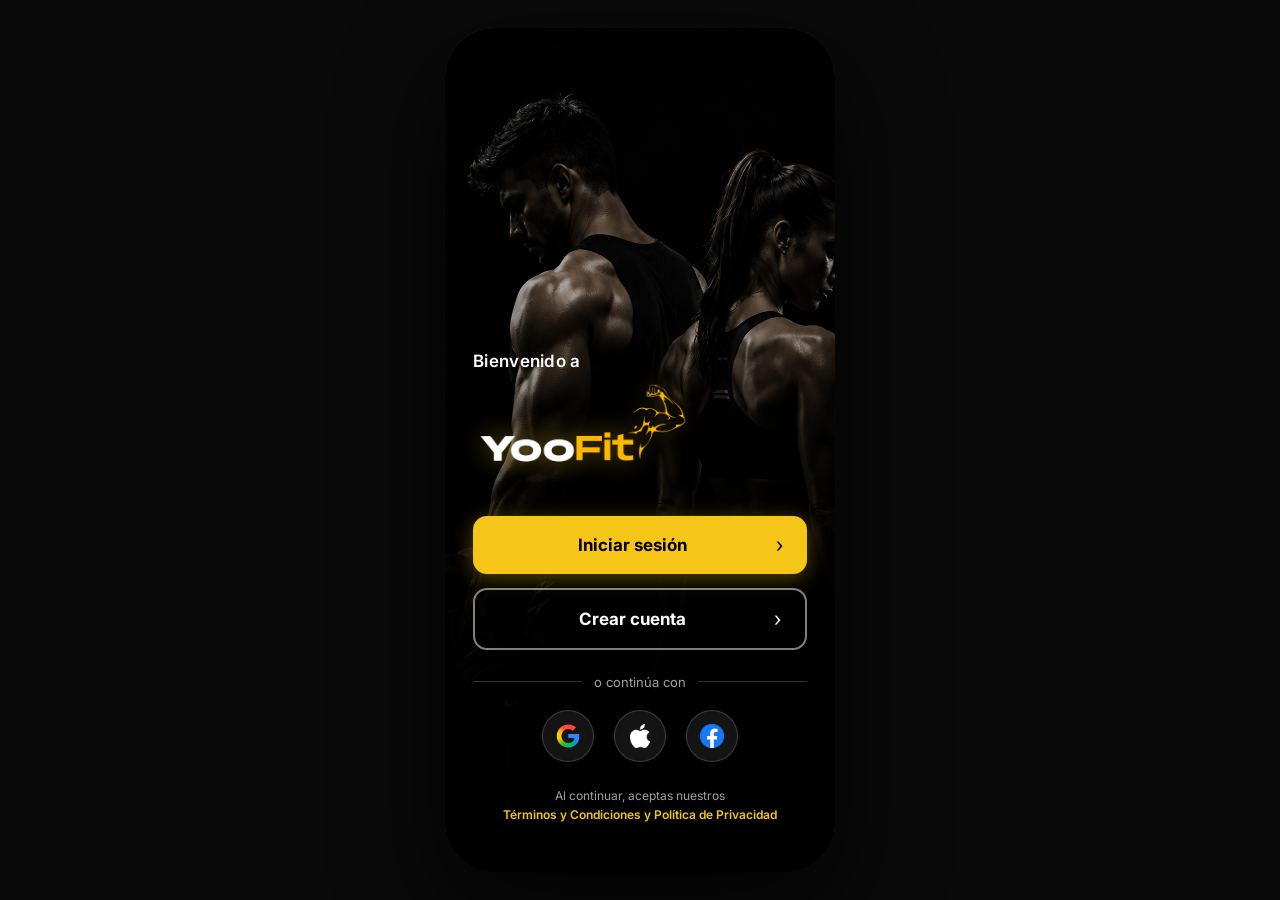
==== index.html @ 4dc330f4 "YooFit mobile prueba 1" ====
<!DOCTYPE html>
<html lang="es">
<head>
  <meta charset="UTF-8" />
  <meta name="viewport" content="width=device-width, initial-scale=1.0, maximum-scale=1.0, user-scalable=no" />
  <title>YooFit – Bienvenido</title>
  <meta name="description" content="YooFit – Tu app de fitness. Únete y supera tus límites." />
  <link rel="preconnect" href="https://fonts.googleapis.com" />
  <link rel="preconnect" href="https://fonts.gstatic.com" crossorigin />
  <link href="https://fonts.googleapis.com/css2?family=Inter:wght@400;500;600;700;800;900&display=swap" rel="stylesheet" />
  <link rel="stylesheet" href="css/index.css" />
</head>
<body>
  <div class="phone-shell">
    <div class="phone-frame">
      <div class="screen">

        <!-- Brand -->
        <div class="brand">
          <p class="brand-welcome">Bienvenido a</p>
          <img src="assets/LOGO.png" alt="YooFit logo" class="brand-logo" />
        </div>

        <!-- CTA buttons -->
        <div class="cta-group">
          <a href="login.html" class="btn btn-primary" id="btn-login">
            <span class="btn-text">Iniciar sesión</span>
            <span class="btn-arrow">›</span>
          </a>
          <a href="register.html" class="btn btn-outline" id="btn-register">
            <span class="btn-text">Crear cuenta</span>
            <span class="btn-arrow">›</span>
          </a>
        </div>

        <!-- Divider -->
        <div class="divider"><span>o continúa con</span></div>

        <!-- Social login -->
        <div class="social-row">
          <button class="social-btn" id="btn-google" aria-label="Continuar con Google">
            <img src="assets/google-logo.png" alt="Google" />
          </button>
          <button class="social-btn" id="btn-apple" aria-label="Continuar con Apple">
            <img src="assets/apple-logo.png" alt="Apple" />
          </button>
          <button class="social-btn" id="btn-facebook" aria-label="Continuar con Facebook">
            <img src="assets/facebook-logo.png" alt="Facebook" />
          </button>
        </div>

        <!-- Terms -->
        <p class="terms">
          Al continuar, aceptas nuestros<br />
          <a href="#">Términos y Condiciones y Política de Privacidad</a>
        </p>

      </div>
    </div>
  </div>
</body>
</html>
---- css/index.css ----
*, *::before, *::after { box-sizing: border-box; margin: 0; padding: 0; }

    :root {
      --gold: #F5C518;
      --gold-dark: #D4A800;
      --black: #0A0A0A;
      --dark: #111111;
      --card: #1A1A1A;
      --text: #FFFFFF;
      --text-muted: #A0A0A0;
      --radius: 14px;
      --transition: 0.25s cubic-bezier(.4,0,.2,1);
    }

    html, body {
      height: 100%;
      font-family: 'Inter', sans-serif;
      background: var(--black);
      color: var(--text);
      overflow: hidden;
    }

    /* ── PHONE SHELL (desktop only) ── */
    .phone-shell {
      display: flex;
      align-items: center;
      justify-content: center;
      min-height: 100vh;
      padding: 24px;
    }

    .phone-frame {
      position: relative;
      width: 100%;
      max-width: 390px;
      height: 844px;
      border-radius: 50px;
      overflow: hidden;
      box-shadow: 0 40px 100px rgba(0,0,0,.8), inset 0 0 0 2px #333;
    }

    /* ── SCREEN ── */
    .screen {
      position: relative;
      width: 100%;
      height: 100%;
      display: flex;
      flex-direction: column;
      justify-content: flex-end;
      padding: 0 28px 48px;
      overflow: hidden;
    }

    /* Background image */
    .screen::before {
      content: '';
      position: absolute;
      inset: 0;
      background: url('../assets/inicio-fondo.png') center/cover no-repeat;
      z-index: 0;
    }

    /* Dark gradient overlay */
    .screen::after {
      content: '';
      position: absolute;
      inset: 0;
      background: linear-gradient(
        to bottom,
        rgba(0,0,0,.25) 0%,
        rgba(0,0,0,.30) 40%,
        rgba(0,0,0,.80) 65%,
        rgba(0,0,0,.96) 100%
      );
      z-index: 1;
    }

    /* All direct children sit above overlays */
    .screen > * { position: relative; z-index: 2; }

    /* ── BRAND ── */
    .brand {
      margin-bottom: 48px;
      display: flex;
      flex-direction: column;
      align-items: flex-start;
    }

    .brand-welcome {
      font-size: 17px;
      font-weight: 600;
      color: #fff;
      margin-bottom: 12px;
      letter-spacing: .3px;
    }

    .brand-logo {
      width: 220px;
      height: auto;
      object-fit: contain;
      filter: drop-shadow(0 0 12px rgba(245,197,24,.45));
    }

    /* ── BUTTONS ── */
    .btn {
      display: flex;
      align-items: center;
      justify-content: center;
      width: 100%;
      padding: 17px 24px;
      border-radius: var(--radius);
      font-family: 'Inter', sans-serif;
      font-size: 17px;
      font-weight: 700;
      cursor: pointer;
      border: none;
      transition: transform var(--transition), box-shadow var(--transition), opacity var(--transition);
      text-decoration: none;
      gap: 8px;
      position: relative;
      overflow: hidden;
    }

    .btn:active { transform: scale(.97); opacity: .9; }

    .btn-primary {
      background: var(--gold);
      color: #000;
      box-shadow: 0 4px 20px rgba(245,197,24,.35);
    }

    .btn-primary:hover { background: var(--gold-dark); box-shadow: 0 6px 28px rgba(245,197,24,.5); }

    .btn-outline {
      background: transparent;
      color: #fff;
      border: 2px solid rgba(255,255,255,.5);
    }

    .btn-outline:hover { border-color: var(--gold); color: var(--gold); }

    .btn-arrow {
      margin-left: auto;
      font-size: 20px;
      font-weight: 400;
    }

    .btn-text { flex: 1; text-align: center; }

    .cta-group {
      display: flex;
      flex-direction: column;
      gap: 14px;
      margin-bottom: 24px;
    }

    /* ── DIVIDER ── */
    .divider {
      display: flex;
      align-items: center;
      gap: 12px;
      margin-bottom: 20px;
    }

    .divider::before, .divider::after {
      content: '';
      flex: 1;
      height: 1px;
      background: rgba(255,255,255,.2);
    }

    .divider span {
      font-size: 13px;
      color: var(--text-muted);
      white-space: nowrap;
    }

    /* ── SOCIAL ── */
    .social-row {
      display: flex;
      justify-content: center;
      gap: 20px;
      margin-bottom: 24px;
    }

    .social-btn {
      width: 52px;
      height: 52px;
      border-radius: 50%;
      background: rgba(255,255,255,.08);
      border: 1.5px solid rgba(255,255,255,.18);
      display: flex;
      align-items: center;
      justify-content: center;
      cursor: pointer;
      transition: background var(--transition), border-color var(--transition), transform var(--transition);
    }

    .social-btn:hover { background: rgba(245,197,24,.12); border-color: var(--gold); transform: scale(1.07); }
    .social-btn:active { transform: scale(.96); }

    .social-btn img {
      width: 24px;
      height: 24px;
      object-fit: contain;
    }

    /* ── TERMS ── */
    .terms {
      text-align: center;
      font-size: 12px;
      color: var(--text-muted);
      line-height: 1.6;
    }

    .terms a {
      color: var(--gold);
      text-decoration: none;
      font-weight: 600;
    }

    .terms a:hover { text-decoration: underline; }

    /* ── MOBILE FULL SCREEN ── */
    @media (max-width: 480px) {
      html, body { overflow: auto; }

      .phone-shell {
        display: block;
        padding: 0;
        min-height: 100vh;
      }

      .phone-frame {
        max-width: 100%;
        height: 100vh;
        border-radius: 0;
        box-shadow: none;
      }

      .screen { padding: 0 24px 40px; }
    }

    /* ── ENTRANCE ANIMATIONS ── */
    @keyframes fadeUp {
      from { opacity: 0; transform: translateY(28px); }
      to   { opacity: 1; transform: translateY(0); }
    }

    .brand       { animation: fadeUp .6s .1s both; }
    .cta-group   { animation: fadeUp .6s .25s both; }
    .divider     { animation: fadeUp .6s .35s both; }
    .social-row  { animation: fadeUp .6s .45s both; }
    .terms       { animation: fadeUp .6s .55s both; }
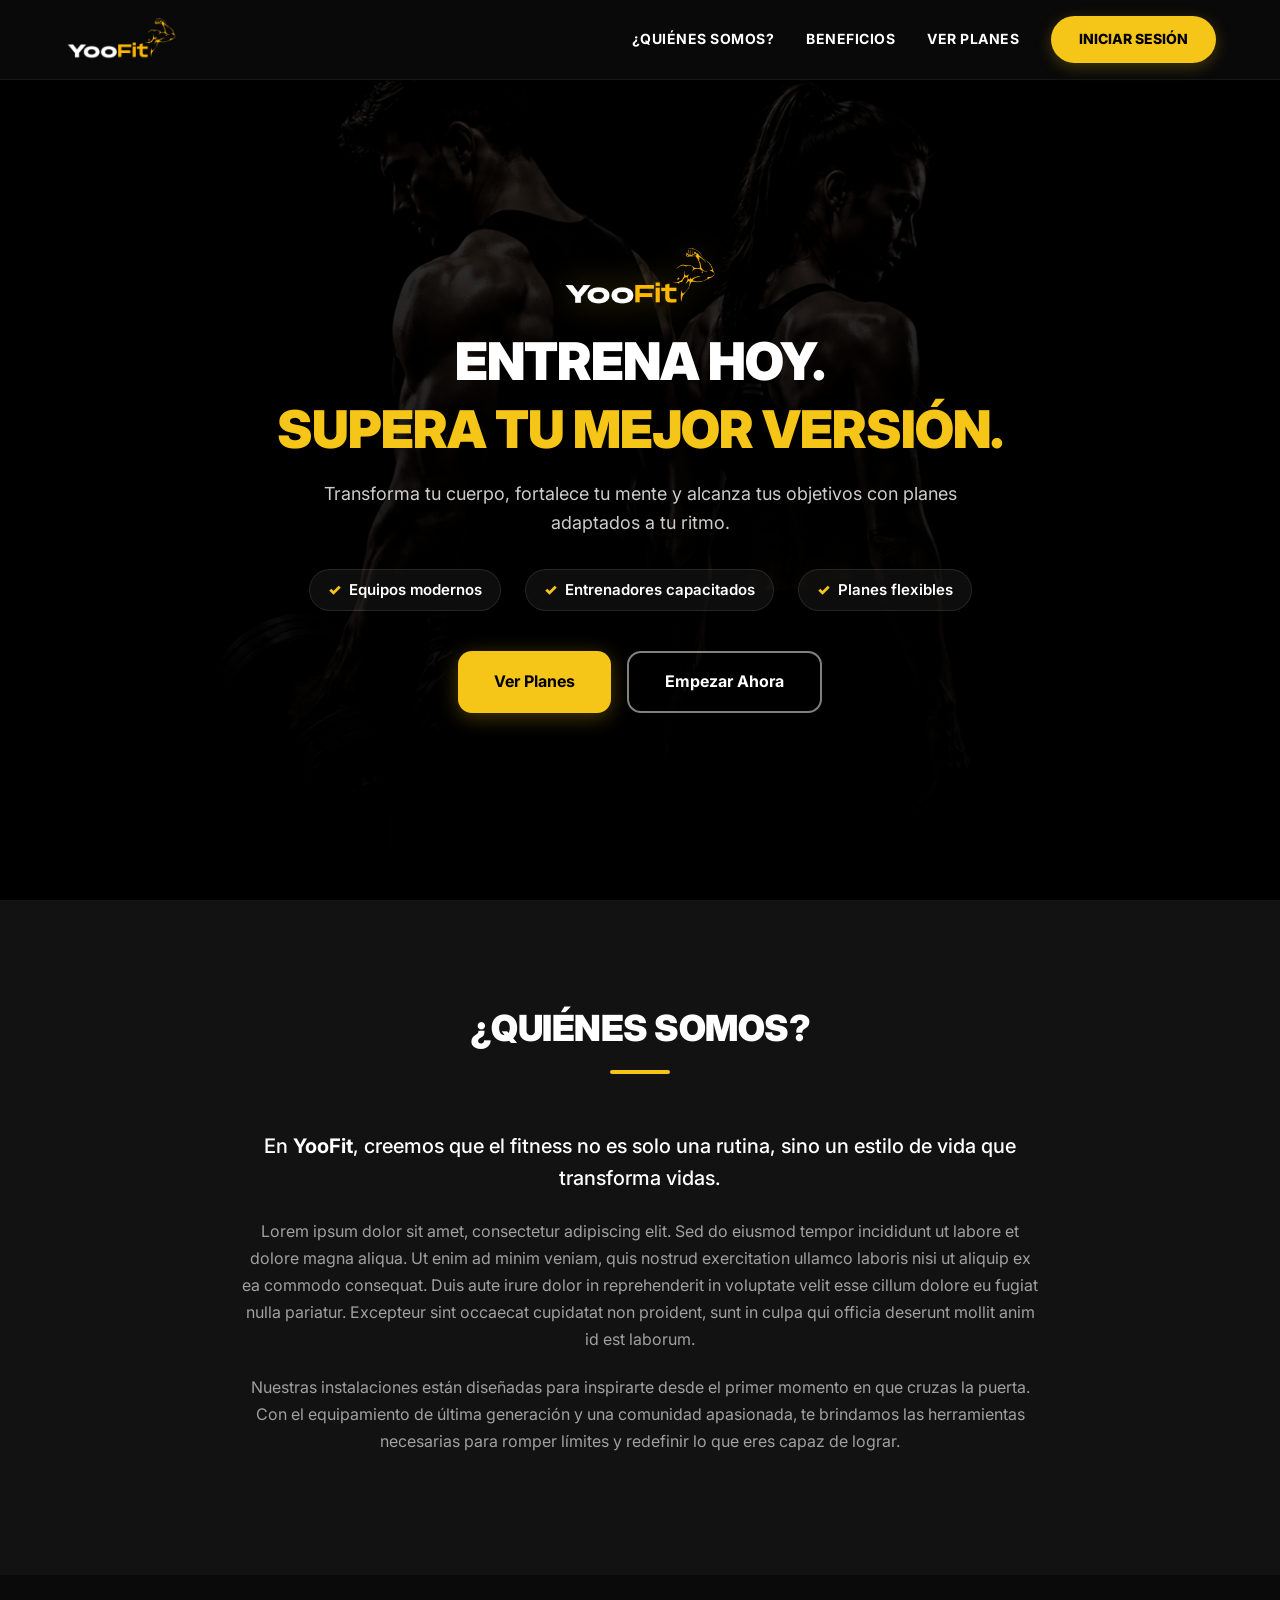
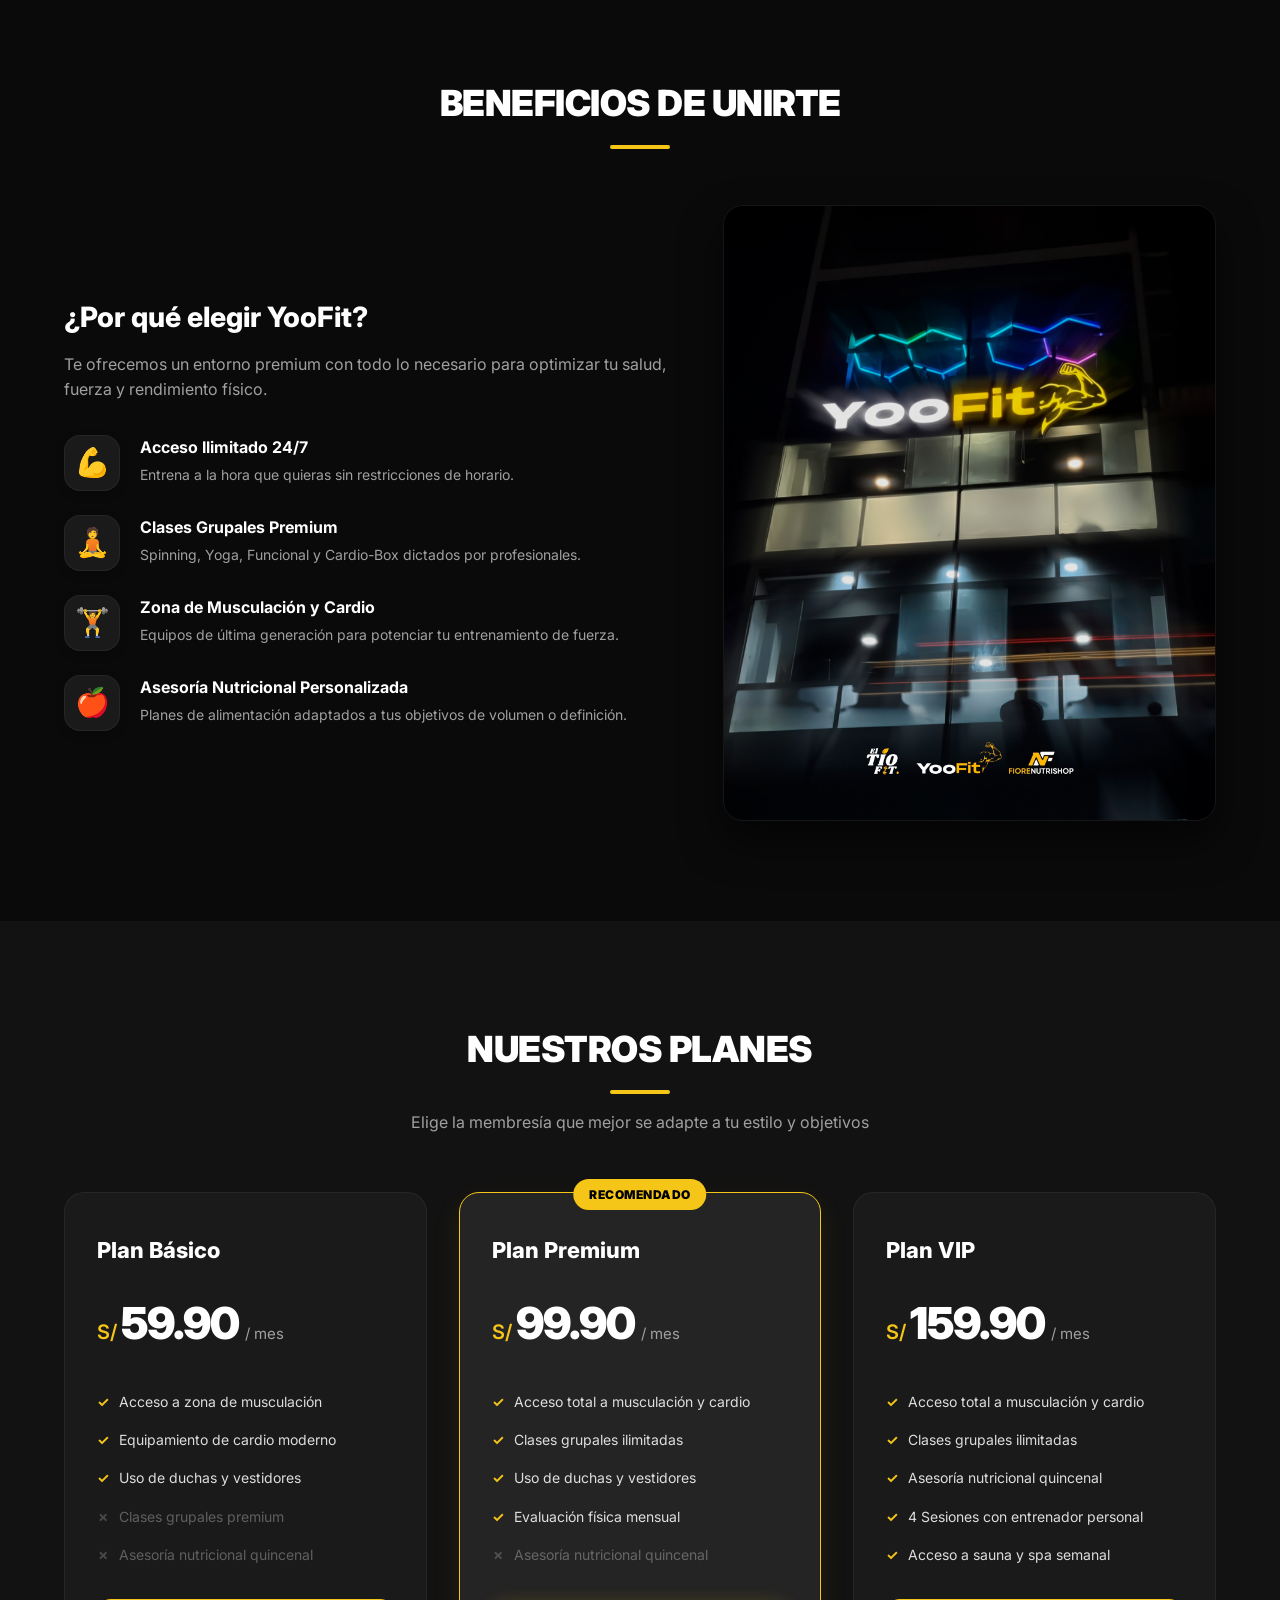
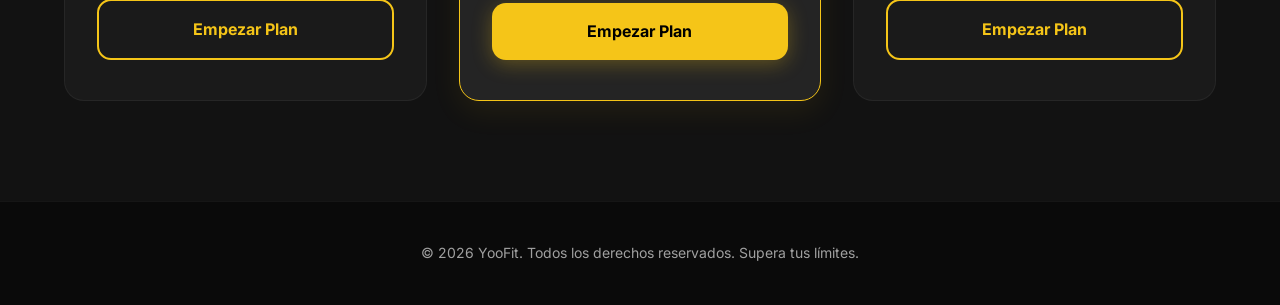
==== commit 6def0817: "Actualización landing page" ====
--- a/index.html
+++ b/index.html
@@ -2,61 +2,266 @@
 <html lang="es">
 <head>
   <meta charset="UTF-8" />
-  <meta name="viewport" content="width=device-width, initial-scale=1.0, maximum-scale=1.0, user-scalable=no" />
-  <title>YooFit – Bienvenido</title>
-  <meta name="description" content="YooFit – Tu app de fitness. Únete y supera tus límites." />
+  <meta name="viewport" content="width=device-width, initial-scale=1.0" />
+  <title>YooFit – Entrena hoy, supera tu mejor versión</title>
+  <meta name="description" content="YooFit es tu centro de entrenamiento definitivo. Descubre nuestros planes, beneficios y únete hoy." />
   <link rel="preconnect" href="https://fonts.googleapis.com" />
   <link rel="preconnect" href="https://fonts.gstatic.com" crossorigin />
   <link href="https://fonts.googleapis.com/css2?family=Inter:wght@400;500;600;700;800;900&display=swap" rel="stylesheet" />
   <link rel="stylesheet" href="css/index.css" />
 </head>
 <body>
-  <div class="phone-shell">
-    <div class="phone-frame">
-      <div class="screen">
-
-        <!-- Brand -->
-        <div class="brand">
-          <p class="brand-welcome">Bienvenido a</p>
-          <img src="assets/LOGO.png" alt="YooFit logo" class="brand-logo" />
-        </div>
-
-        <!-- CTA buttons -->
-        <div class="cta-group">
-          <a href="login.html" class="btn btn-primary" id="btn-login">
-            <span class="btn-text">Iniciar sesión</span>
-            <span class="btn-arrow">›</span>
-          </a>
-          <a href="register.html" class="btn btn-outline" id="btn-register">
-            <span class="btn-text">Crear cuenta</span>
-            <span class="btn-arrow">›</span>
-          </a>
-        </div>
-
-        <!-- Divider -->
-        <div class="divider"><span>o continúa con</span></div>
-
-        <!-- Social login -->
-        <div class="social-row">
-          <button class="social-btn" id="btn-google" aria-label="Continuar con Google">
-            <img src="assets/google-logo.png" alt="Google" />
-          </button>
-          <button class="social-btn" id="btn-apple" aria-label="Continuar con Apple">
-            <img src="assets/apple-logo.png" alt="Apple" />
-          </button>
-          <button class="social-btn" id="btn-facebook" aria-label="Continuar con Facebook">
-            <img src="assets/facebook-logo.png" alt="Facebook" />
-          </button>
-        </div>
-
-        <!-- Terms -->
-        <p class="terms">
-          Al continuar, aceptas nuestros<br />
-          <a href="#">Términos y Condiciones y Política de Privacidad</a>
+
+  <!-- Cabecera / Navegación -->
+  <header class="main-header">
+    <div class="header-container">
+      <a href="#" class="logo-link">
+        <img src="assets/LOGO.png" alt="YooFit Logo" class="nav-logo" />
+      </a>
+      
+      <!-- Hamburger Menu for Mobile -->
+      <button class="menu-toggle" id="menu-toggle" aria-label="Abrir menú">
+        <span></span>
+        <span></span>
+        <span></span>
+      </button>
+
+      <nav class="nav-menu" id="nav-menu">
+        <a href="#about" class="nav-link">¿QUIÉNES SOMOS?</a>
+        <a href="#benefits" class="nav-link">BENEFICIOS</a>
+        <a href="#plans" class="nav-link">VER PLANES</a>
+        <a href="welcome.html" class="btn-login-nav">INICIAR SESIÓN</a>
+      </nav>
+    </div>
+  </header>
+
+  <!-- Sección Hero -->
+  <section class="hero">
+    <div class="hero-bg"></div>
+    <div class="hero-overlay"></div>
+    <div class="hero-content">
+      <img src="assets/LOGO.png" alt="YooFit Logo" class="hero-logo" />
+      <h1 class="hero-title">ENTRENA HOY. <span class="gold">SUPERA TU MEJOR VERSIÓN.</span></h1>
+      <p class="hero-subtitle">
+        Transforma tu cuerpo, fortalece tu mente y alcanza tus objetivos con planes adaptados a tu ritmo.
+      </p>
+      <ul class="hero-list">
+        <li><span>✓</span> Equipos modernos</li>
+        <li><span>✓</span> Entrenadores capacitados</li>
+        <li><span>✓</span> Planes flexibles</li>
+      </ul>
+      <div class="hero-actions">
+        <a href="#plans" class="btn btn-primary">Ver Planes</a>
+        <a href="welcome.html" class="btn btn-outline">Empezar Ahora</a>
+      </div>
+    </div>
+  </section>
+
+  <!-- Sección ¿Quiénes somos? -->
+  <section id="about" class="about-section">
+    <div class="container">
+      <div class="section-header">
+        <h2 class="section-title-label">¿Quiénes somos?</h2>
+        <span class="gold-line"></span>
+      </div>
+      <div class="about-content">
+        <p class="about-lead">
+          En <strong>YooFit</strong>, creemos que el fitness no es solo una rutina, sino un estilo de vida que transforma vidas.
         </p>
-
-      </div>
-    </div>
-  </div>
+        <p class="about-text">
+          Lorem ipsum dolor sit amet, consectetur adipiscing elit. Sed do eiusmod tempor incididunt ut labore et dolore magna aliqua. Ut enim ad minim veniam, quis nostrud exercitation ullamco laboris nisi ut aliquip ex ea commodo consequat. Duis aute irure dolor in reprehenderit in voluptate velit esse cillum dolore eu fugiat nulla pariatur. Excepteur sint occaecat cupidatat non proident, sunt in culpa qui officia deserunt mollit anim id est laborum.
+        </p>
+        <p class="about-text">
+          Nuestras instalaciones están diseñadas para inspirarte desde el primer momento en que cruzas la puerta. Con el equipamiento de última generación y una comunidad apasionada, te brindamos las herramientas necesarias para romper límites y redefinir lo que eres capaz de lograr.
+        </p>
+      </div>
+    </div>
+  </section>
+
+  <!-- Sección Beneficios -->
+  <section id="benefits" class="benefits-section">
+    <div class="container">
+      <div class="section-header">
+        <h2 class="section-title-label">Beneficios de unirte</h2>
+        <span class="gold-line"></span>
+      </div>
+      <div class="benefits-grid">
+        <div class="benefits-info">
+          <h3>¿Por qué elegir YooFit?</h3>
+          <p>
+            Te ofrecemos un entorno premium con todo lo necesario para optimizar tu salud, fuerza y rendimiento físico.
+          </p>
+          <ul class="benefits-list">
+            <li>
+              <div class="benefit-icon">💪</div>
+              <div class="benefit-text">
+                <h4>Acceso Ilimitado 24/7</h4>
+                <p>Entrena a la hora que quieras sin restricciones de horario.</p>
+              </div>
+            </li>
+            <li>
+              <div class="benefit-icon">🧘</div>
+              <div class="benefit-text">
+                <h4>Clases Grupales Premium</h4>
+                <p>Spinning, Yoga, Funcional y Cardio-Box dictados por profesionales.</p>
+              </div>
+            </li>
+            <li>
+              <div class="benefit-icon">🏋️</div>
+              <div class="benefit-text">
+                <h4>Zona de Musculación y Cardio</h4>
+                <p>Equipos de última generación para potenciar tu entrenamiento de fuerza.</p>
+              </div>
+            </li>
+            <li>
+              <div class="benefit-icon">🍎</div>
+              <div class="benefit-text">
+                <h4>Asesoría Nutricional Personalizada</h4>
+                <p>Planes de alimentación adaptados a tus objetivos de volumen o definición.</p>
+              </div>
+            </li>
+          </ul>
+        </div>
+        <div class="benefits-image-wrap">
+          <img src="assets/bene.jpg" alt="Beneficios de entrenar en YooFit" class="benefits-img" />
+        </div>
+      </div>
+    </div>
+  </section>
+
+  <!-- Sección Planes -->
+  <section id="plans" class="plans-section">
+    <div class="container">
+      <div class="section-header">
+        <h2 class="section-title-label">Nuestros Planes</h2>
+        <span class="gold-line"></span>
+        <p class="section-subtitle-label">Elige la membresía que mejor se adapte a tu estilo y objetivos</p>
+      </div>
+      <div class="plans-grid">
+        
+        <!-- Plan Básico -->
+        <div class="plan-card">
+          <div class="plan-header">
+            <h3>Plan Básico</h3>
+            <div class="plan-price">
+              <span class="currency">S/</span>
+              <span class="amount">59.90</span>
+              <span class="period">/ mes</span>
+            </div>
+          </div>
+          <div class="plan-body">
+            <ul class="plan-features">
+              <li><span>✓</span> Acceso a zona de musculación</li>
+              <li><span>✓</span> Equipamiento de cardio moderno</li>
+              <li><span>✓</span> Uso de duchas y vestidores</li>
+              <li class="disabled"><span>✗</span> Clases grupales premium</li>
+              <li class="disabled"><span>✗</span> Asesoría nutricional quincenal</li>
+            </ul>
+          </div>
+          <div class="plan-footer">
+            <a href="welcome.html" class="btn btn-outline-gold">Empezar Plan</a>
+          </div>
+        </div>
+
+        <!-- Plan Premium -->
+        <div class="plan-card popular">
+          <div class="popular-badge">Recomendado</div>
+          <div class="plan-header">
+            <h3>Plan Premium</h3>
+            <div class="plan-price">
+              <span class="currency">S/</span>
+              <span class="amount">99.90</span>
+              <span class="period">/ mes</span>
+            </div>
+          </div>
+          <div class="plan-body">
+            <ul class="plan-features">
+              <li><span>✓</span> Acceso total a musculación y cardio</li>
+              <li><span>✓</span> Clases grupales ilimitadas</li>
+              <li><span>✓</span> Uso de duchas y vestidores</li>
+              <li><span>✓</span> Evaluación física mensual</li>
+              <li class="disabled"><span>✗</span> Asesoría nutricional quincenal</li>
+            </ul>
+          </div>
+          <div class="plan-footer">
+            <a href="welcome.html" class="btn btn-primary">Empezar Plan</a>
+          </div>
+        </div>
+
+        <!-- Plan VIP -->
+        <div class="plan-card">
+          <div class="plan-header">
+            <h3>Plan VIP</h3>
+            <div class="plan-price">
+              <span class="currency">S/</span>
+              <span class="amount">159.90</span>
+              <span class="period">/ mes</span>
+            </div>
+          </div>
+          <div class="plan-body">
+            <ul class="plan-features">
+              <li><span>✓</span> Acceso total a musculación y cardio</li>
+              <li><span>✓</span> Clases grupales ilimitadas</li>
+              <li><span>✓</span> Asesoría nutricional quincenal</li>
+              <li><span>✓</span> 4 Sesiones con entrenador personal</li>
+              <li><span>✓</span> Acceso a sauna y spa semanal</li>
+            </ul>
+          </div>
+          <div class="plan-footer">
+            <a href="welcome.html" class="btn btn-outline-gold">Empezar Plan</a>
+          </div>
+        </div>
+
+      </div>
+    </div>
+  </section>
+
+  <!-- Footer -->
+  <footer class="main-footer">
+    <div class="container">
+      <div class="footer-bottom">
+        <p>&copy; 2026 YooFit. Todos los derechos reservados. Supera tus límites.</p>
+      </div>
+    </div>
+  </footer>
+
+  <script>
+    // Mobile navigation menu toggle
+    const menuToggle = document.getElementById('menu-toggle');
+    const navMenu = document.getElementById('nav-menu');
+
+    menuToggle.addEventListener('click', () => {
+      menuToggle.classList.toggle('active');
+      navMenu.classList.toggle('active');
+    });
+
+    // Close menu when clicking links
+    document.querySelectorAll('.nav-link').forEach(link => {
+      link.addEventListener('click', () => {
+        menuToggle.classList.remove('active');
+        navMenu.classList.remove('active');
+      });
+    });
+
+    // Smooth scroll for anchors
+    document.querySelectorAll('a[href^="#"]').forEach(anchor => {
+      anchor.addEventListener('click', function (e) {
+        e.preventDefault();
+        const targetId = this.getAttribute('href');
+        if (targetId === '#') return;
+        const targetElement = document.querySelector(targetId);
+        if (targetElement) {
+          const headerOffset = 80;
+          const elementPosition = targetElement.getBoundingClientRect().top;
+          const offsetPosition = elementPosition + window.pageYOffset - headerOffset;
+
+          window.scrollTo({
+            top: offsetPosition,
+            behavior: 'smooth'
+          });
+        }
+      });
+    });
+  </script>
 </body>
 </html>
--- a/css/index.css
+++ b/css/index.css
@@ -1,254 +1,707 @@
-*, *::before, *::after { box-sizing: border-box; margin: 0; padding: 0; }
-
-    :root {
-      --gold: #F5C518;
-      --gold-dark: #D4A800;
-      --black: #0A0A0A;
-      --dark: #111111;
-      --card: #1A1A1A;
-      --text: #FFFFFF;
-      --text-muted: #A0A0A0;
-      --radius: 14px;
-      --transition: 0.25s cubic-bezier(.4,0,.2,1);
-    }
-
-    html, body {
-      height: 100%;
-      font-family: 'Inter', sans-serif;
-      background: var(--black);
-      color: var(--text);
-      overflow: hidden;
-    }
-
-    /* ── PHONE SHELL (desktop only) ── */
-    .phone-shell {
-      display: flex;
-      align-items: center;
-      justify-content: center;
-      min-height: 100vh;
-      padding: 24px;
-    }
-
-    .phone-frame {
-      position: relative;
-      width: 100%;
-      max-width: 390px;
-      height: 844px;
-      border-radius: 50px;
-      overflow: hidden;
-      box-shadow: 0 40px 100px rgba(0,0,0,.8), inset 0 0 0 2px #333;
-    }
-
-    /* ── SCREEN ── */
-    .screen {
-      position: relative;
-      width: 100%;
-      height: 100%;
-      display: flex;
-      flex-direction: column;
-      justify-content: flex-end;
-      padding: 0 28px 48px;
-      overflow: hidden;
-    }
-
-    /* Background image */
-    .screen::before {
-      content: '';
-      position: absolute;
-      inset: 0;
-      background: url('../assets/inicio-fondo.png') center/cover no-repeat;
-      z-index: 0;
-    }
-
-    /* Dark gradient overlay */
-    .screen::after {
-      content: '';
-      position: absolute;
-      inset: 0;
-      background: linear-gradient(
-        to bottom,
-        rgba(0,0,0,.25) 0%,
-        rgba(0,0,0,.30) 40%,
-        rgba(0,0,0,.80) 65%,
-        rgba(0,0,0,.96) 100%
-      );
-      z-index: 1;
-    }
-
-    /* All direct children sit above overlays */
-    .screen > * { position: relative; z-index: 2; }
-
-    /* ── BRAND ── */
-    .brand {
-      margin-bottom: 48px;
-      display: flex;
-      flex-direction: column;
-      align-items: flex-start;
-    }
-
-    .brand-welcome {
-      font-size: 17px;
-      font-weight: 600;
-      color: #fff;
-      margin-bottom: 12px;
-      letter-spacing: .3px;
-    }
-
-    .brand-logo {
-      width: 220px;
-      height: auto;
-      object-fit: contain;
-      filter: drop-shadow(0 0 12px rgba(245,197,24,.45));
-    }
-
-    /* ── BUTTONS ── */
-    .btn {
-      display: flex;
-      align-items: center;
-      justify-content: center;
-      width: 100%;
-      padding: 17px 24px;
-      border-radius: var(--radius);
-      font-family: 'Inter', sans-serif;
-      font-size: 17px;
-      font-weight: 700;
-      cursor: pointer;
-      border: none;
-      transition: transform var(--transition), box-shadow var(--transition), opacity var(--transition);
-      text-decoration: none;
-      gap: 8px;
-      position: relative;
-      overflow: hidden;
-    }
-
-    .btn:active { transform: scale(.97); opacity: .9; }
-
-    .btn-primary {
-      background: var(--gold);
-      color: #000;
-      box-shadow: 0 4px 20px rgba(245,197,24,.35);
-    }
-
-    .btn-primary:hover { background: var(--gold-dark); box-shadow: 0 6px 28px rgba(245,197,24,.5); }
-
-    .btn-outline {
-      background: transparent;
-      color: #fff;
-      border: 2px solid rgba(255,255,255,.5);
-    }
-
-    .btn-outline:hover { border-color: var(--gold); color: var(--gold); }
-
-    .btn-arrow {
-      margin-left: auto;
-      font-size: 20px;
-      font-weight: 400;
-    }
-
-    .btn-text { flex: 1; text-align: center; }
-
-    .cta-group {
-      display: flex;
-      flex-direction: column;
-      gap: 14px;
-      margin-bottom: 24px;
-    }
-
-    /* ── DIVIDER ── */
-    .divider {
-      display: flex;
-      align-items: center;
-      gap: 12px;
-      margin-bottom: 20px;
-    }
-
-    .divider::before, .divider::after {
-      content: '';
-      flex: 1;
-      height: 1px;
-      background: rgba(255,255,255,.2);
-    }
-
-    .divider span {
-      font-size: 13px;
-      color: var(--text-muted);
-      white-space: nowrap;
-    }
-
-    /* ── SOCIAL ── */
-    .social-row {
-      display: flex;
-      justify-content: center;
-      gap: 20px;
-      margin-bottom: 24px;
-    }
-
-    .social-btn {
-      width: 52px;
-      height: 52px;
-      border-radius: 50%;
-      background: rgba(255,255,255,.08);
-      border: 1.5px solid rgba(255,255,255,.18);
-      display: flex;
-      align-items: center;
-      justify-content: center;
-      cursor: pointer;
-      transition: background var(--transition), border-color var(--transition), transform var(--transition);
-    }
-
-    .social-btn:hover { background: rgba(245,197,24,.12); border-color: var(--gold); transform: scale(1.07); }
-    .social-btn:active { transform: scale(.96); }
-
-    .social-btn img {
-      width: 24px;
-      height: 24px;
-      object-fit: contain;
-    }
-
-    /* ── TERMS ── */
-    .terms {
-      text-align: center;
-      font-size: 12px;
-      color: var(--text-muted);
-      line-height: 1.6;
-    }
-
-    .terms a {
-      color: var(--gold);
-      text-decoration: none;
-      font-weight: 600;
-    }
-
-    .terms a:hover { text-decoration: underline; }
-
-    /* ── MOBILE FULL SCREEN ── */
-    @media (max-width: 480px) {
-      html, body { overflow: auto; }
-
-      .phone-shell {
-        display: block;
-        padding: 0;
-        min-height: 100vh;
-      }
-
-      .phone-frame {
-        max-width: 100%;
-        height: 100vh;
-        border-radius: 0;
-        box-shadow: none;
-      }
-
-      .screen { padding: 0 24px 40px; }
-    }
-
-    /* ── ENTRANCE ANIMATIONS ── */
-    @keyframes fadeUp {
-      from { opacity: 0; transform: translateY(28px); }
-      to   { opacity: 1; transform: translateY(0); }
-    }
-
-    .brand       { animation: fadeUp .6s .1s both; }
-    .cta-group   { animation: fadeUp .6s .25s both; }
-    .divider     { animation: fadeUp .6s .35s both; }
-    .social-row  { animation: fadeUp .6s .45s both; }
-    .terms       { animation: fadeUp .6s .55s both; }+*, *::before, *::after {
+  box-sizing: border-box;
+  margin: 0;
+  padding: 0;
+}
+
+:root {
+  --gold: #F5C518;
+  --gold-dark: #D4A800;
+  --black: #0A0A0A;
+  --dark: #121212;
+  --card: #1A1A1A;
+  --card-light: #242424;
+  --text: #FFFFFF;
+  --text-muted: #A0A0A0;
+  --radius: 14px;
+  --transition: 0.3s cubic-bezier(.4, 0, .2, 1);
+  --max-width: 1200px;
+}
+
+html {
+  scroll-behavior: smooth;
+}
+
+body {
+  font-family: 'Inter', sans-serif;
+  background: var(--black);
+  color: var(--text);
+  line-height: 1.6;
+}
+
+.container {
+  width: 100%;
+  max-width: var(--max-width);
+  margin: 0 auto;
+  padding: 0 24px;
+}
+
+/* ── CABECERA / HEADER ── */
+.main-header {
+  position: fixed;
+  top: 0;
+  left: 0;
+  width: 100%;
+  height: 80px;
+  background: rgba(10, 10, 10, 0.95);
+  backdrop-filter: blur(12px);
+  -webkit-backdrop-filter: blur(12px);
+  border-bottom: 1px solid rgba(255, 255, 255, 0.05);
+  z-index: 1000;
+  display: flex;
+  align-items: center;
+  transition: background var(--transition);
+}
+
+.header-container {
+  display: flex;
+  justify-content: space-between;
+  align-items: center;
+  width: 100%;
+  max-width: var(--max-width);
+  margin: 0 auto;
+  padding: 0 24px;
+}
+
+.logo-link {
+  display: flex;
+  align-items: center;
+}
+
+.nav-logo {
+  height: 44px;
+  width: auto;
+  object-fit: contain;
+}
+
+/* Menú de Navegación */
+.nav-menu {
+  display: flex;
+  align-items: center;
+  gap: 32px;
+}
+
+.nav-link {
+  color: var(--text);
+  text-decoration: none;
+  font-size: 14px;
+  font-weight: 700;
+  letter-spacing: 0.5px;
+  transition: color var(--transition);
+  position: relative;
+}
+
+.nav-link::after {
+  content: '';
+  position: absolute;
+  bottom: -6px;
+  left: 0;
+  width: 0;
+  height: 2px;
+  background: var(--gold);
+  transition: width var(--transition);
+}
+
+.nav-link:hover {
+  color: var(--gold);
+}
+
+.nav-link:hover::after {
+  width: 100%;
+}
+
+/* Botón Iniciar Sesión en Nav */
+.btn-login-nav {
+  background: var(--gold);
+  color: #000;
+  padding: 12px 28px;
+  border-radius: 30px;
+  font-size: 14px;
+  font-weight: 800;
+  text-decoration: none;
+  transition: transform var(--transition), box-shadow var(--transition), background-color var(--transition);
+  box-shadow: 0 4px 15px rgba(245, 197, 24, 0.25);
+  border: none;
+  cursor: pointer;
+}
+
+.btn-login-nav:hover {
+  background: var(--gold-dark);
+  transform: translateY(-2px);
+  box-shadow: 0 6px 20px rgba(245, 197, 24, 0.4);
+}
+
+.btn-login-nav:active {
+  transform: translateY(0);
+}
+
+/* Hamburger para Móvil */
+.menu-toggle {
+  display: none;
+  flex-direction: column;
+  justify-content: space-between;
+  width: 24px;
+  height: 18px;
+  background: transparent;
+  border: none;
+  cursor: pointer;
+  z-index: 1010;
+}
+
+.menu-toggle span {
+  width: 100%;
+  height: 2px;
+  background: var(--text);
+  border-radius: 2px;
+  transition: all var(--transition);
+}
+
+/* ── HERO SECTION ── */
+.hero {
+  position: relative;
+  min-height: 100vh;
+  display: flex;
+  align-items: center;
+  justify-content: center;
+  text-align: center;
+  padding: 120px 24px 60px;
+  overflow: hidden;
+}
+
+.hero-bg {
+  position: absolute;
+  inset: 0;
+  background: url('../assets/fondo.jpg') center/cover no-repeat;
+  z-index: 0;
+  transform: scale(1.02);
+}
+
+.hero-overlay {
+  position: absolute;
+  inset: 0;
+  background: linear-gradient(
+    to bottom,
+    rgba(0, 0, 0, 0.6) 0%,
+    rgba(0, 0, 0, 0.8) 60%,
+    rgba(0, 0, 0, 0.95) 100%
+  );
+  z-index: 1;
+}
+
+.hero-content {
+  position: relative;
+  z-index: 2;
+  max-width: 900px;
+  display: flex;
+  flex-direction: column;
+  align-items: center;
+  animation: fadeIn 1s ease-out;
+}
+
+.hero-logo {
+  width: 160px;
+  height: auto;
+  margin-bottom: 24px;
+  filter: drop-shadow(0 0 15px rgba(245,197,24,0.3));
+}
+
+.hero-title {
+  font-size: 52px;
+  font-weight: 900;
+  line-height: 1.15;
+  margin-bottom: 20px;
+  letter-spacing: -1px;
+}
+
+.hero-title .gold {
+  color: var(--gold);
+  display: block;
+  margin-top: 8px;
+}
+
+.hero-subtitle {
+  font-size: 18px;
+  color: rgba(255, 255, 255, 0.8);
+  max-width: 650px;
+  margin-bottom: 32px;
+  line-height: 1.6;
+}
+
+/* Bullet list */
+.hero-list {
+  display: flex;
+  justify-content: center;
+  gap: 24px;
+  list-style: none;
+  margin-bottom: 40px;
+  flex-wrap: wrap;
+}
+
+.hero-list li {
+  font-size: 15px;
+  font-weight: 600;
+  color: #fff;
+  display: flex;
+  align-items: center;
+  gap: 8px;
+  background: rgba(255, 255, 255, 0.05);
+  padding: 8px 18px;
+  border-radius: 30px;
+  border: 1px solid rgba(255, 255, 255, 0.1);
+}
+
+.hero-list li span {
+  color: var(--gold);
+  font-weight: 900;
+}
+
+.hero-actions {
+  display: flex;
+  gap: 16px;
+}
+
+/* ── BOTONES COMUNES ── */
+.btn {
+  display: inline-flex;
+  align-items: center;
+  justify-content: center;
+  padding: 16px 36px;
+  border-radius: var(--radius);
+  font-size: 16px;
+  font-weight: 700;
+  text-decoration: none;
+  cursor: pointer;
+  transition: transform var(--transition), box-shadow var(--transition), background var(--transition), border-color var(--transition);
+  gap: 8px;
+}
+
+.btn-primary {
+  background: var(--gold);
+  color: #000;
+  border: none;
+  box-shadow: 0 4px 20px rgba(245, 197, 24, 0.3);
+}
+
+.btn-primary:hover {
+  background: var(--gold-dark);
+  transform: translateY(-2px);
+  box-shadow: 0 6px 24px rgba(245, 197, 24, 0.45);
+}
+
+.btn-outline {
+  background: transparent;
+  color: #fff;
+  border: 2px solid rgba(255, 255, 255, 0.5);
+}
+
+.btn-outline:hover {
+  border-color: var(--gold);
+  color: var(--gold);
+  transform: translateY(-2px);
+}
+
+.btn-outline-gold {
+  background: transparent;
+  color: var(--gold);
+  border: 2px solid var(--gold);
+}
+
+.btn-outline-gold:hover {
+  background: rgba(245, 197, 24, 0.08);
+  transform: translateY(-2px);
+}
+
+/* ── SECCIÓN CABECERA COMÚN ── */
+.section-header {
+  text-align: center;
+  margin-bottom: 56px;
+  display: flex;
+  flex-direction: column;
+  align-items: center;
+}
+
+.section-title-label {
+  font-size: 36px;
+  font-weight: 900;
+  letter-spacing: -0.5px;
+  margin-bottom: 12px;
+  text-transform: uppercase;
+}
+
+.gold-line {
+  width: 60px;
+  height: 4px;
+  background: var(--gold);
+  border-radius: 2px;
+}
+
+.section-subtitle-label {
+  font-size: 16px;
+  color: var(--text-muted);
+  margin-top: 16px;
+  max-width: 600px;
+}
+
+/* ── ¿QUIÉNES SOMOS? ── */
+.about-section {
+  padding: 100px 0;
+  background: var(--dark);
+}
+
+.about-content {
+  max-width: 800px;
+  margin: 0 auto;
+  text-align: center;
+}
+
+.about-lead {
+  font-size: 20px;
+  color: #fff;
+  font-weight: 500;
+  margin-bottom: 24px;
+  line-height: 1.6;
+}
+
+.about-text {
+  font-size: 16px;
+  color: var(--text-muted);
+  margin-bottom: 20px;
+  line-height: 1.7;
+}
+
+/* ── BENEFICIOS ── */
+.benefits-section {
+  padding: 100px 0;
+  background: var(--black);
+}
+
+.benefits-grid {
+  display: grid;
+  grid-template-columns: 1.1fr 0.9fr;
+  gap: 56px;
+  align-items: center;
+}
+
+.benefits-info h3 {
+  font-size: 28px;
+  font-weight: 800;
+  margin-bottom: 12px;
+}
+
+.benefits-info > p {
+  color: var(--text-muted);
+  font-size: 16px;
+  margin-bottom: 32px;
+}
+
+.benefits-list {
+  list-style: none;
+  display: flex;
+  flex-direction: column;
+  gap: 24px;
+}
+
+.benefits-list li {
+  display: flex;
+  gap: 20px;
+  align-items: flex-start;
+}
+
+.benefit-icon {
+  font-size: 28px;
+  width: 56px;
+  height: 56px;
+  background: var(--card);
+  border: 1px solid rgba(255, 255, 255, 0.05);
+  border-radius: 16px;
+  display: flex;
+  align-items: center;
+  justify-content: center;
+  flex-shrink: 0;
+  box-shadow: 0 4px 10px rgba(0, 0, 0, 0.2);
+}
+
+.benefit-text h4 {
+  font-size: 16px;
+  font-weight: 700;
+  margin-bottom: 4px;
+  color: #fff;
+}
+
+.benefit-text p {
+  font-size: 14px;
+  color: var(--text-muted);
+}
+
+.benefits-image-wrap {
+  position: relative;
+  border-radius: 20px;
+  overflow: hidden;
+  box-shadow: 0 20px 40px rgba(0,0,0,0.6);
+  border: 1px solid rgba(255, 255, 255, 0.05);
+}
+
+.benefits-img {
+  width: 100%;
+  height: auto;
+  display: block;
+  object-fit: cover;
+  transition: transform var(--transition);
+}
+
+.benefits-image-wrap:hover .benefits-img {
+  transform: scale(1.03);
+}
+
+/* ── PLANES ── */
+.plans-section {
+  padding: 100px 0;
+  background: var(--dark);
+}
+
+.plans-grid {
+  display: grid;
+  grid-template-columns: repeat(3, 1fr);
+  gap: 32px;
+}
+
+.plan-card {
+  background: var(--card);
+  border-radius: 20px;
+  border: 1px solid rgba(255, 255, 255, 0.05);
+  padding: 40px 32px;
+  display: flex;
+  flex-direction: column;
+  transition: transform var(--transition), box-shadow var(--transition), border-color var(--transition);
+  position: relative;
+}
+
+.plan-card:hover {
+  transform: translateY(-8px);
+  box-shadow: 0 20px 40px rgba(0, 0, 0, 0.4);
+  border-color: rgba(245, 197, 24, 0.2);
+}
+
+.plan-header h3 {
+  font-size: 22px;
+  font-weight: 800;
+  margin-bottom: 20px;
+}
+
+.plan-price {
+  margin-bottom: 32px;
+  display: flex;
+  align-items: baseline;
+}
+
+.plan-price .currency {
+  font-size: 20px;
+  font-weight: 600;
+  color: var(--gold);
+  margin-right: 4px;
+}
+
+.plan-price .amount {
+  font-size: 44px;
+  font-weight: 900;
+  color: #fff;
+  letter-spacing: -1px;
+}
+
+.plan-price .period {
+  font-size: 15px;
+  color: var(--text-muted);
+  margin-left: 6px;
+}
+
+.plan-body {
+  flex: 1;
+  margin-bottom: 32px;
+}
+
+.plan-features {
+  list-style: none;
+  display: flex;
+  flex-direction: column;
+  gap: 16px;
+}
+
+.plan-features li {
+  font-size: 14px;
+  color: rgba(255, 255, 255, 0.85);
+  display: flex;
+  align-items: center;
+  gap: 10px;
+}
+
+.plan-features li span {
+  color: var(--gold);
+  font-weight: 700;
+}
+
+.plan-features li.disabled {
+  color: rgba(255, 255, 255, 0.3);
+}
+
+.plan-features li.disabled span {
+  color: rgba(255, 255, 255, 0.2);
+}
+
+.plan-footer {
+  margin-top: auto;
+}
+
+.plan-footer .btn {
+  width: 100%;
+}
+
+/* Plan Premium Destacado */
+.plan-card.popular {
+  border-color: var(--gold);
+  background: var(--card-light);
+  box-shadow: 0 10px 30px rgba(245, 197, 24, 0.08);
+}
+
+.popular-badge {
+  position: absolute;
+  top: -14px;
+  left: 50%;
+  transform: translateX(-50%);
+  background: var(--gold);
+  color: #000;
+  font-size: 12px;
+  font-weight: 900;
+  text-transform: uppercase;
+  padding: 6px 16px;
+  border-radius: 30px;
+  letter-spacing: 0.5px;
+}
+
+/* ── FOOTER ── */
+.main-footer {
+  background: var(--black);
+  padding: 40px 0;
+  border-top: 1px solid rgba(255, 255, 255, 0.05);
+  text-align: center;
+}
+
+.footer-bottom {
+  font-size: 14px;
+  color: var(--text-muted);
+}
+
+/* ── KEYFRAMES ── */
+@keyframes fadeIn {
+  from { opacity: 0; transform: translateY(15px); }
+  to { opacity: 1; transform: translateY(0); }
+}
+
+/* ── RESPONSIVE / MEDIA QUERIES ── */
+
+@media (max-width: 1024px) {
+  .hero-title {
+    font-size: 42px;
+  }
+  .benefits-grid {
+    gap: 40px;
+  }
+  .plans-grid {
+    gap: 20px;
+  }
+}
+
+@media (max-width: 900px) {
+  /* Navegación Móvil */
+  .menu-toggle {
+    display: flex;
+  }
+
+  .nav-menu {
+    position: fixed;
+    top: 80px;
+    right: -100%;
+    width: 280px;
+    height: calc(100vh - 80px);
+    background: rgba(10, 10, 10, 0.98);
+    border-left: 1px solid rgba(255, 255, 255, 0.05);
+    flex-direction: column;
+    align-items: stretch;
+    padding: 40px 24px;
+    gap: 24px;
+    transition: right var(--transition);
+  }
+
+  .nav-menu.active {
+    right: 0;
+  }
+
+  .nav-link {
+    font-size: 16px;
+    padding: 12px 0;
+    border-bottom: 1px solid rgba(255,255,255,0.05);
+  }
+
+  .nav-link::after {
+    display: none;
+  }
+
+  .btn-login-nav {
+    text-align: center;
+    margin-top: 16px;
+  }
+
+  /* Hamburger anim */
+  .menu-toggle.active span:nth-child(1) {
+    transform: translateY(8px) rotate(45deg);
+  }
+  .menu-toggle.active span:nth-child(2) {
+    opacity: 0;
+  }
+  .menu-toggle.active span:nth-child(3) {
+    transform: translateY(-8px) rotate(-45deg);
+  }
+
+  /* Grid en móvil */
+  .benefits-grid {
+    grid-template-columns: 1fr;
+    gap: 40px;
+  }
+
+  .benefits-image-wrap {
+    order: -1; /* Mostrar la imagen arriba en móviles */
+    max-width: 500px;
+    margin: 0 auto;
+  }
+
+  .plans-grid {
+    grid-template-columns: 1fr;
+    max-width: 450px;
+    margin: 0 auto;
+    gap: 40px;
+  }
+}
+
+@media (max-width: 480px) {
+  .hero-title {
+    font-size: 32px;
+  }
+  .hero-subtitle {
+    font-size: 15px;
+  }
+  .hero-list {
+    flex-direction: column;
+    gap: 12px;
+    align-items: center;
+  }
+  .hero-actions {
+    flex-direction: column;
+    width: 100%;
+    gap: 12px;
+  }
+  .hero-actions .btn {
+    width: 100%;
+  }
+  .section-title-label {
+    font-size: 28px;
+  }
+}
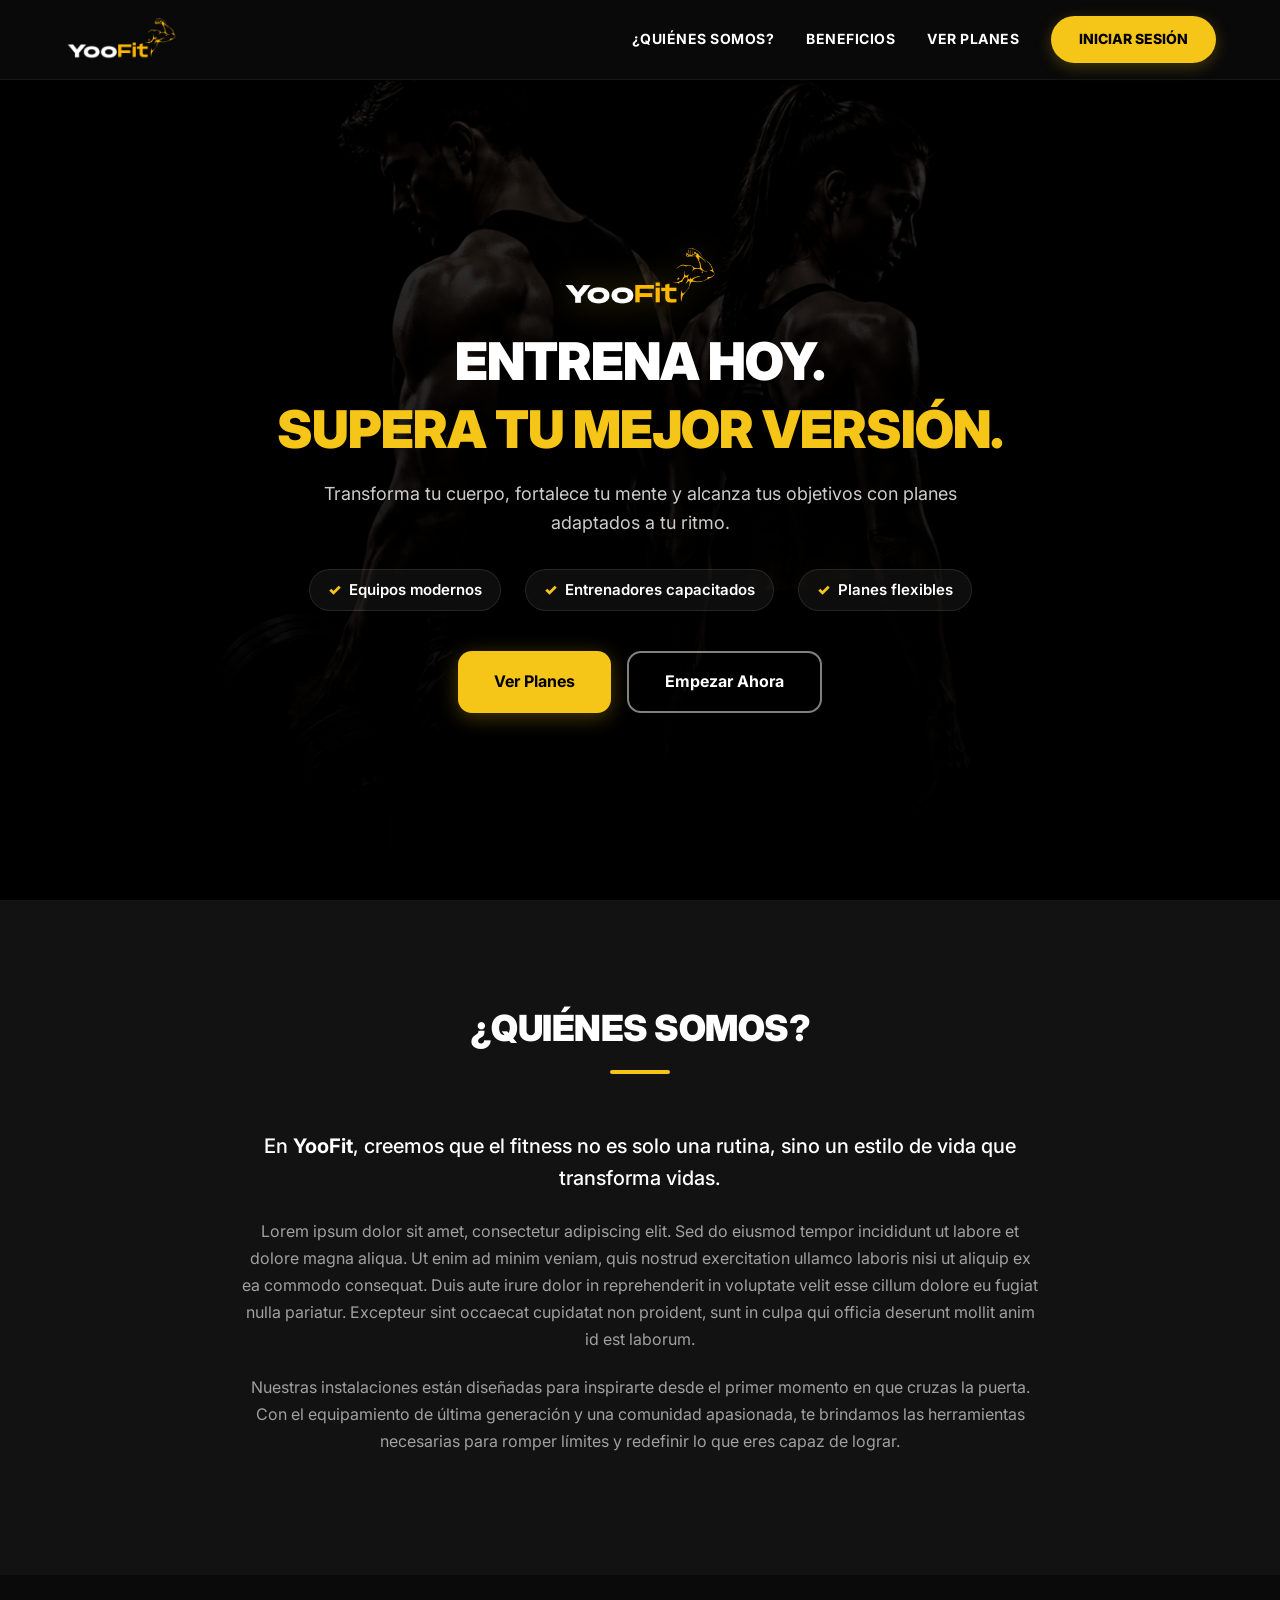
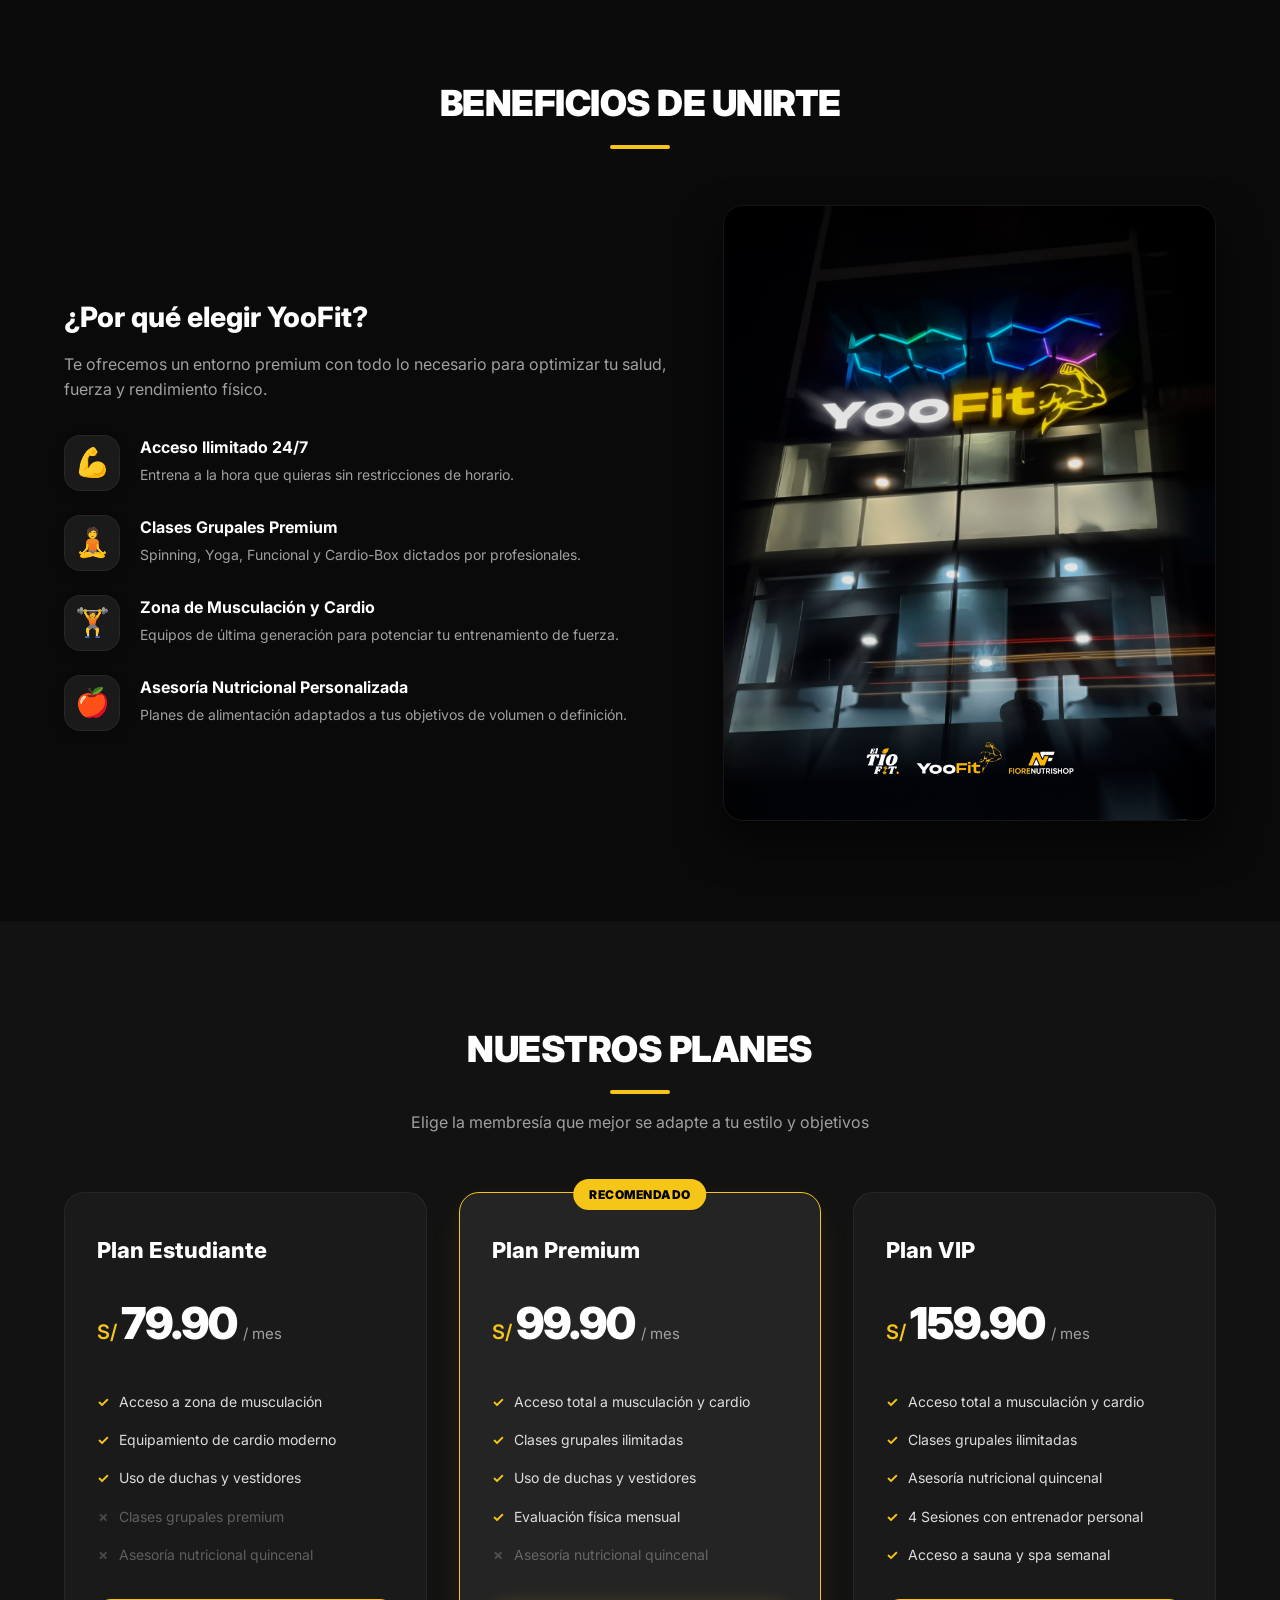
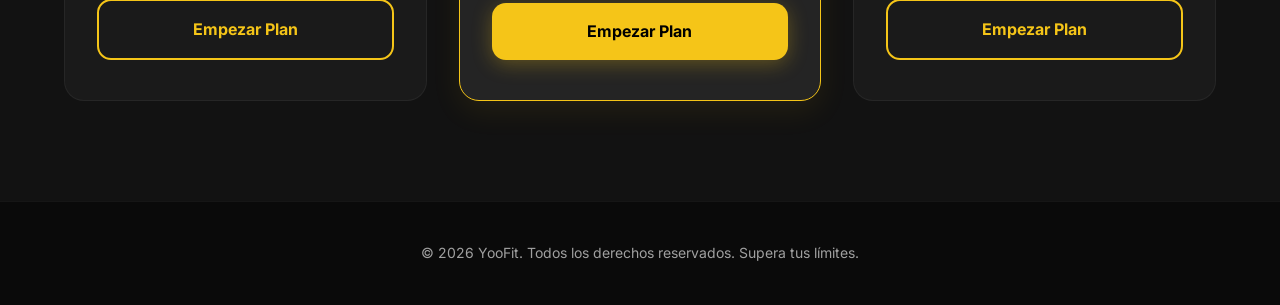
==== commit afe27259: "actualizacion nombre plan estudiante (antes básico)" ====
--- a/index.html
+++ b/index.html
@@ -1,15 +1,19 @@
 <!DOCTYPE html>
 <html lang="es">
+
 <head>
   <meta charset="UTF-8" />
   <meta name="viewport" content="width=device-width, initial-scale=1.0" />
   <title>YooFit – Entrena hoy, supera tu mejor versión</title>
-  <meta name="description" content="YooFit es tu centro de entrenamiento definitivo. Descubre nuestros planes, beneficios y únete hoy." />
+  <meta name="description"
+    content="YooFit es tu centro de entrenamiento definitivo. Descubre nuestros planes, beneficios y únete hoy." />
   <link rel="preconnect" href="https://fonts.googleapis.com" />
   <link rel="preconnect" href="https://fonts.gstatic.com" crossorigin />
-  <link href="https://fonts.googleapis.com/css2?family=Inter:wght@400;500;600;700;800;900&display=swap" rel="stylesheet" />
+  <link href="https://fonts.googleapis.com/css2?family=Inter:wght@400;500;600;700;800;900&display=swap"
+    rel="stylesheet" />
   <link rel="stylesheet" href="css/index.css" />
 </head>
+
 <body>
 
   <!-- Cabecera / Navegación -->
@@ -18,7 +22,7 @@
       <a href="#" class="logo-link">
         <img src="assets/LOGO.png" alt="YooFit Logo" class="nav-logo" />
       </a>
-      
+
       <!-- Hamburger Menu for Mobile -->
       <button class="menu-toggle" id="menu-toggle" aria-label="Abrir menú">
         <span></span>
@@ -66,13 +70,20 @@
       </div>
       <div class="about-content">
         <p class="about-lead">
-          En <strong>YooFit</strong>, creemos que el fitness no es solo una rutina, sino un estilo de vida que transforma vidas.
+          En <strong>YooFit</strong>, creemos que el fitness no es solo una rutina, sino un estilo de vida que
+          transforma vidas.
         </p>
         <p class="about-text">
-          Lorem ipsum dolor sit amet, consectetur adipiscing elit. Sed do eiusmod tempor incididunt ut labore et dolore magna aliqua. Ut enim ad minim veniam, quis nostrud exercitation ullamco laboris nisi ut aliquip ex ea commodo consequat. Duis aute irure dolor in reprehenderit in voluptate velit esse cillum dolore eu fugiat nulla pariatur. Excepteur sint occaecat cupidatat non proident, sunt in culpa qui officia deserunt mollit anim id est laborum.
+          Lorem ipsum dolor sit amet, consectetur adipiscing elit. Sed do eiusmod tempor incididunt ut labore et dolore
+          magna aliqua. Ut enim ad minim veniam, quis nostrud exercitation ullamco laboris nisi ut aliquip ex ea commodo
+          consequat. Duis aute irure dolor in reprehenderit in voluptate velit esse cillum dolore eu fugiat nulla
+          pariatur. Excepteur sint occaecat cupidatat non proident, sunt in culpa qui officia deserunt mollit anim id
+          est laborum.
         </p>
         <p class="about-text">
-          Nuestras instalaciones están diseñadas para inspirarte desde el primer momento en que cruzas la puerta. Con el equipamiento de última generación y una comunidad apasionada, te brindamos las herramientas necesarias para romper límites y redefinir lo que eres capaz de lograr.
+          Nuestras instalaciones están diseñadas para inspirarte desde el primer momento en que cruzas la puerta. Con el
+          equipamiento de última generación y una comunidad apasionada, te brindamos las herramientas necesarias para
+          romper límites y redefinir lo que eres capaz de lograr.
         </p>
       </div>
     </div>
@@ -138,14 +149,14 @@
         <p class="section-subtitle-label">Elige la membresía que mejor se adapte a tu estilo y objetivos</p>
       </div>
       <div class="plans-grid">
-        
+
         <!-- Plan Básico -->
         <div class="plan-card">
           <div class="plan-header">
-            <h3>Plan Básico</h3>
+            <h3>Plan Estudiante</h3>
             <div class="plan-price">
               <span class="currency">S/</span>
-              <span class="amount">59.90</span>
+              <span class="amount">79.90</span>
               <span class="period">/ mes</span>
             </div>
           </div>
@@ -264,4 +275,5 @@
     });
   </script>
 </body>
-</html>
+
+</html>
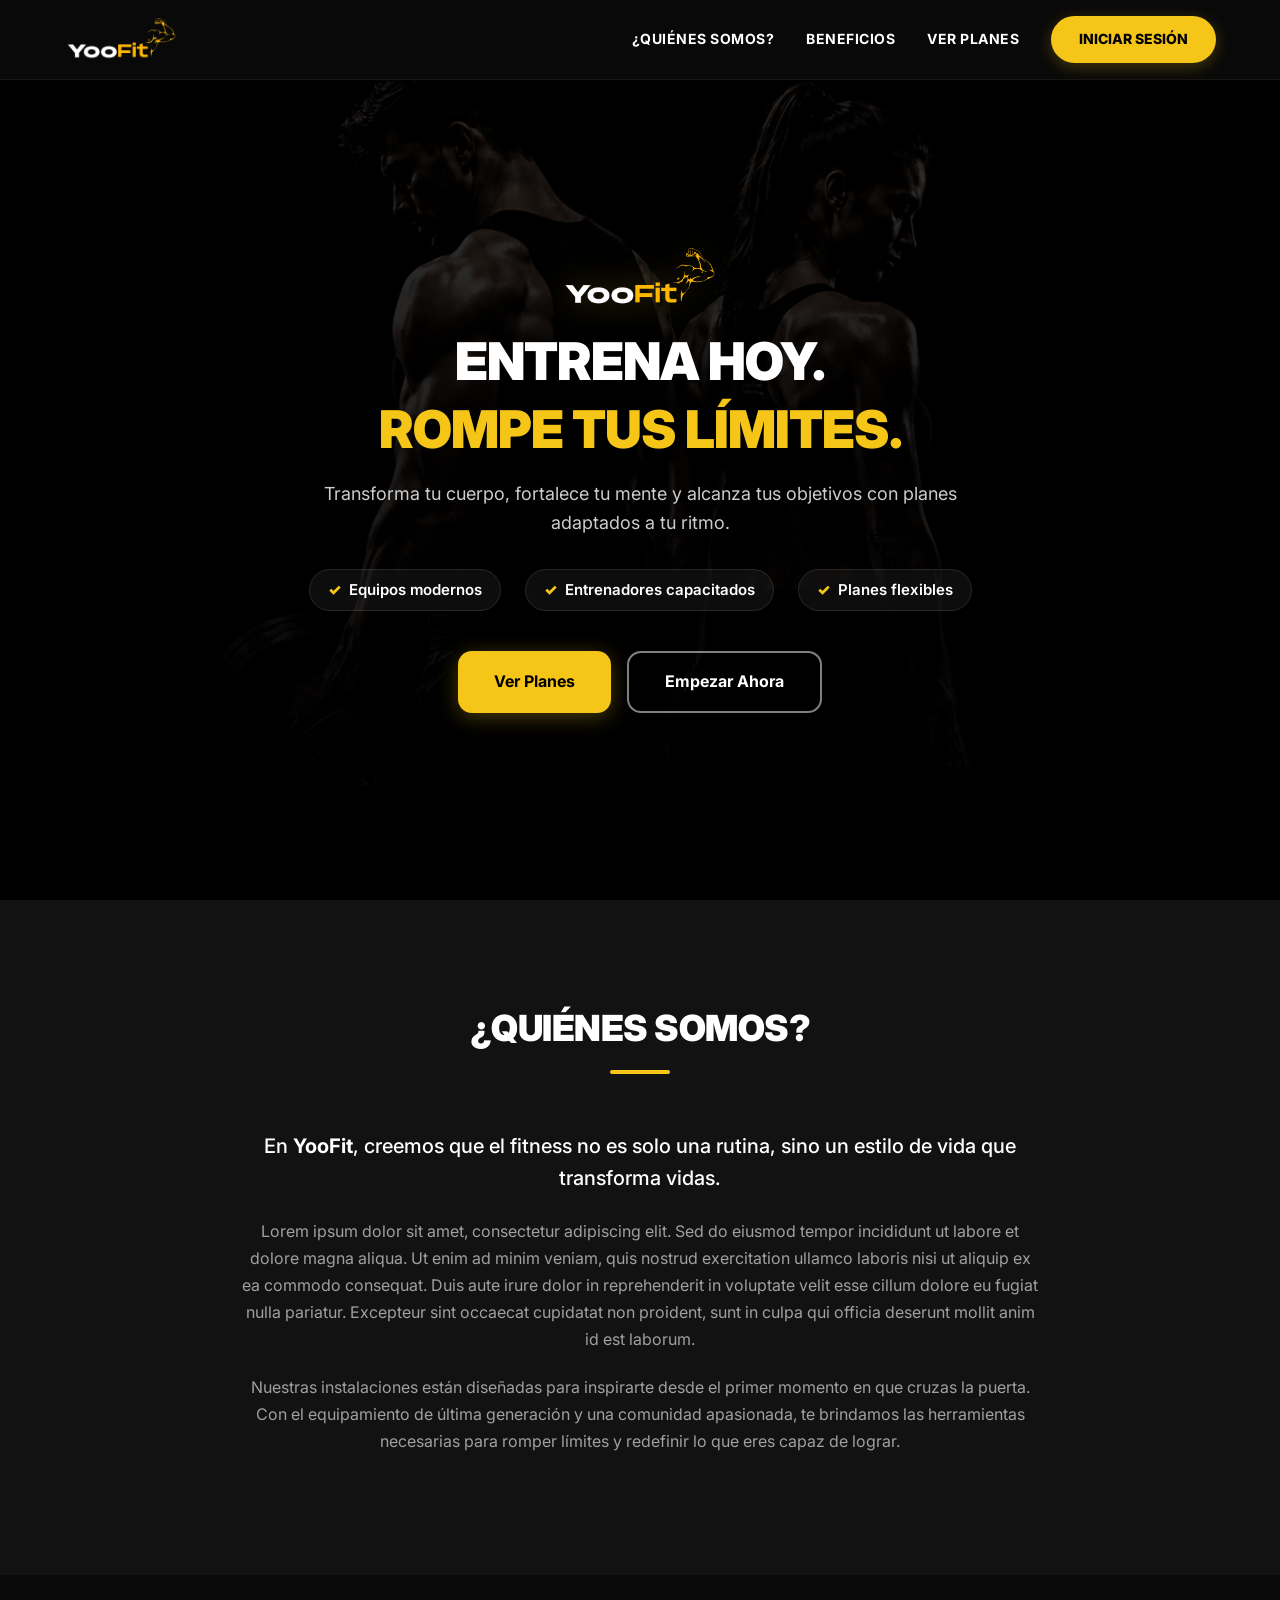
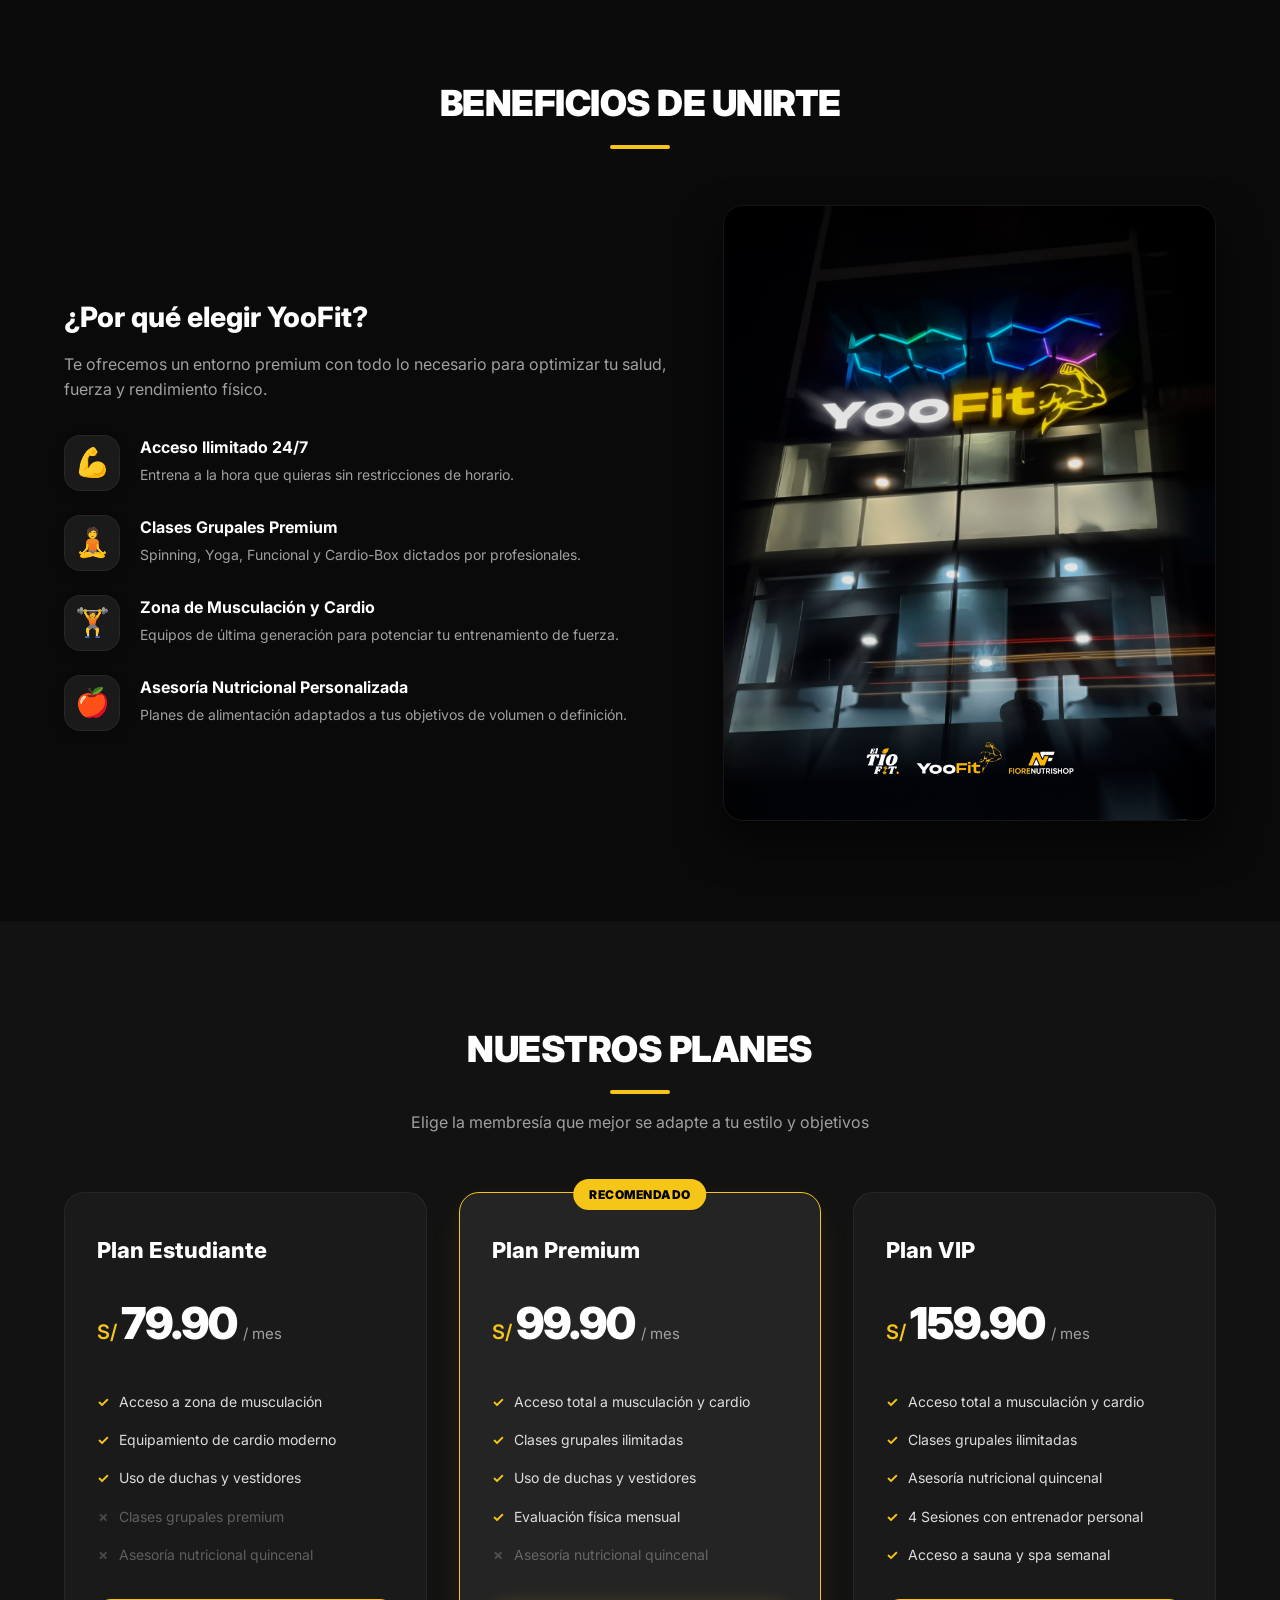
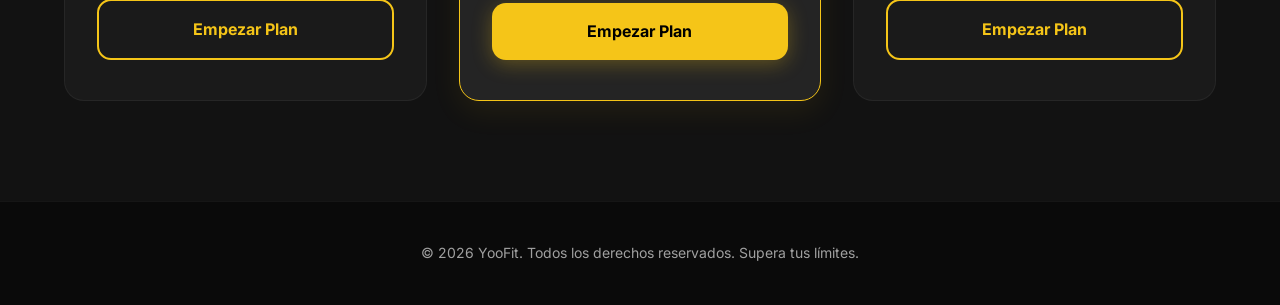
==== commit 6641638d: "Cambio de slogan de empresa" ====
--- a/index.html
+++ b/index.html
@@ -45,7 +45,7 @@
     <div class="hero-overlay"></div>
     <div class="hero-content">
       <img src="assets/LOGO.png" alt="YooFit Logo" class="hero-logo" />
-      <h1 class="hero-title">ENTRENA HOY. <span class="gold">SUPERA TU MEJOR VERSIÓN.</span></h1>
+      <h1 class="hero-title">ENTRENA HOY. <span class="gold">ROMPE TUS LÍMITES.</span></h1>
       <p class="hero-subtitle">
         Transforma tu cuerpo, fortalece tu mente y alcanza tus objetivos con planes adaptados a tu ritmo.
       </p>
